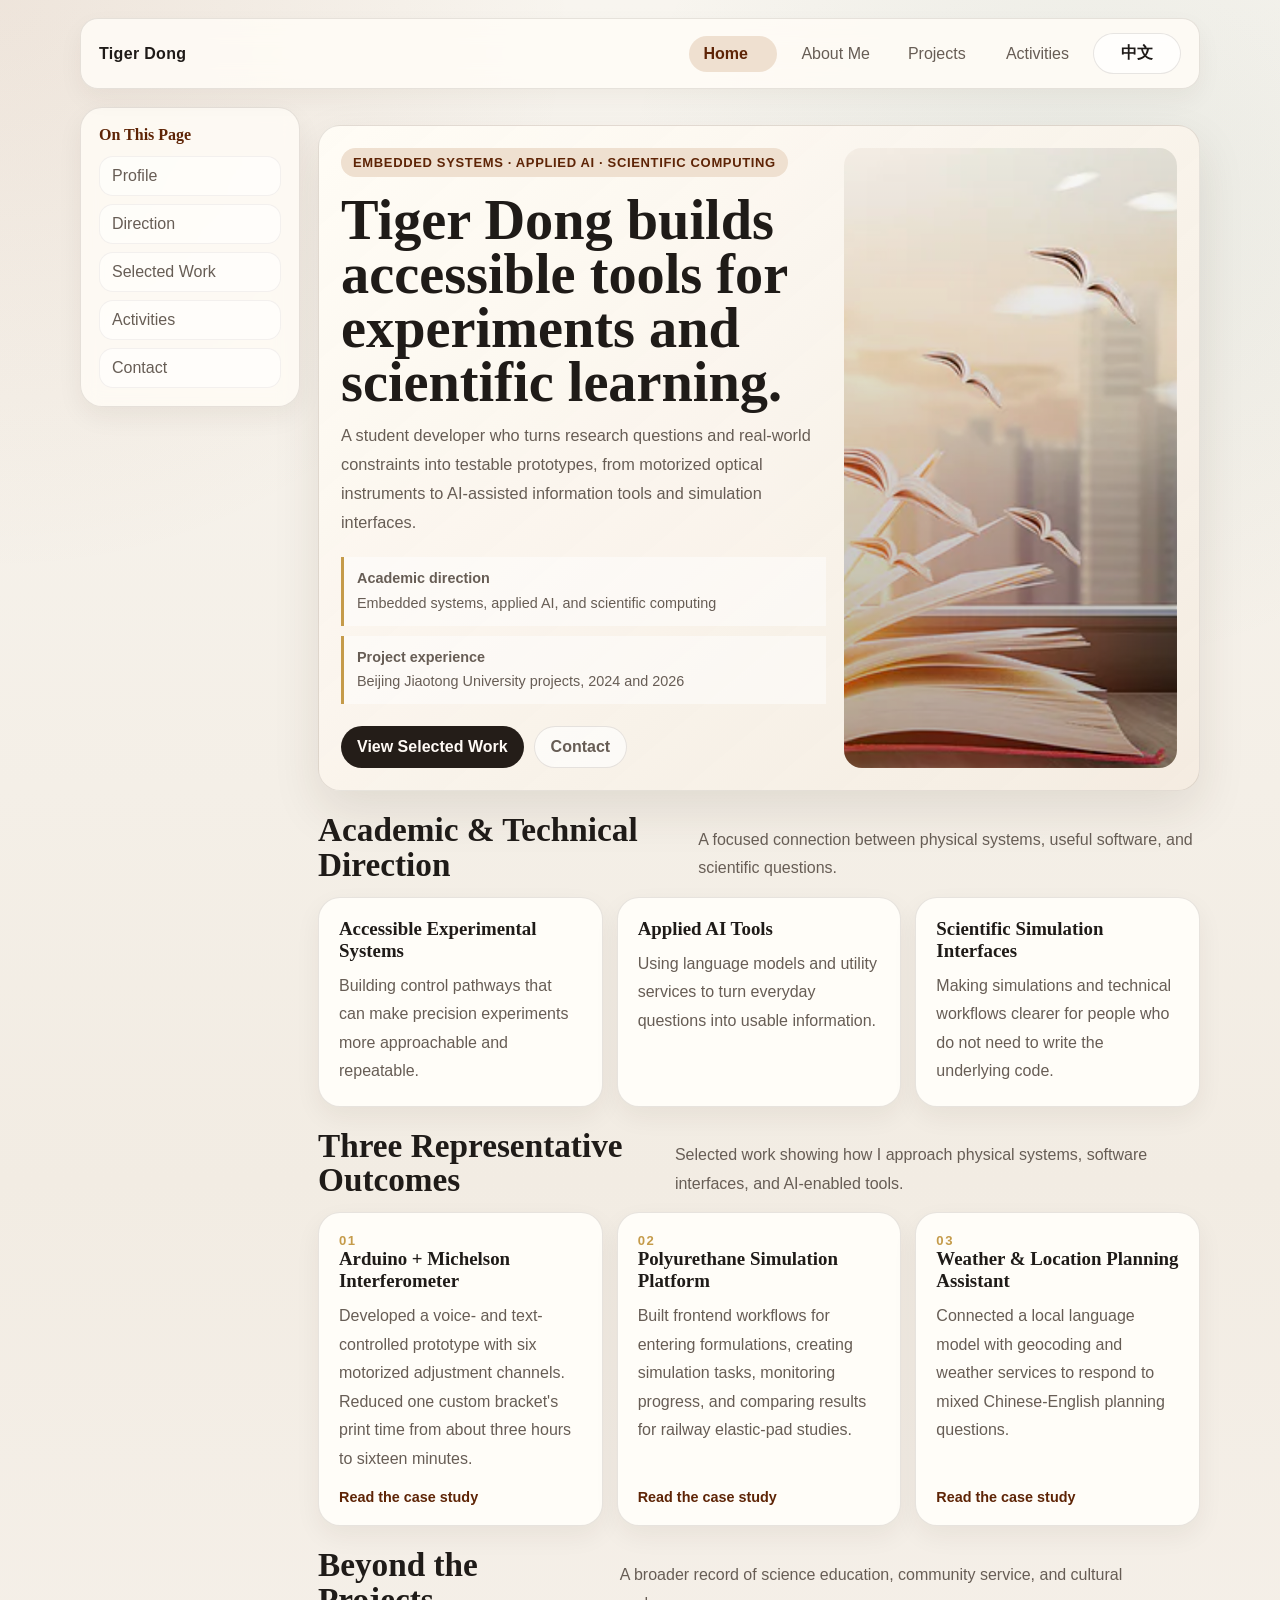
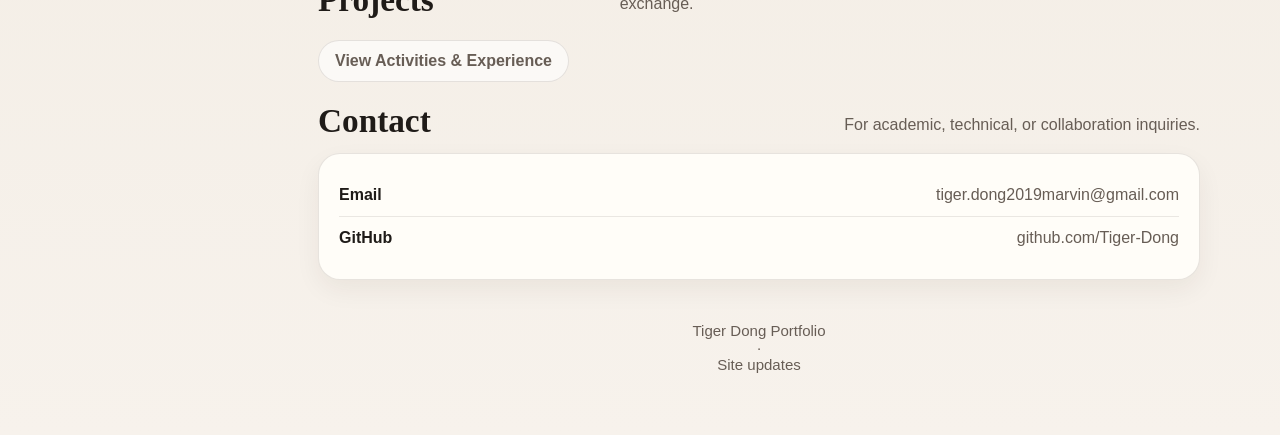
==== index.html @ 42e3b166 "Publish cleaned bilingual portfolio" ====
<!DOCTYPE html>
<html lang="en">
<head>
  <meta charset="UTF-8">
  <meta name="viewport" content="width=device-width, initial-scale=1.0">
  <meta name="description" content="Tiger Dong is a student developer focused on embedded systems, applied AI, and scientific computing.">
  <meta name="theme-color" content="#8a3f12">
  <link rel="canonical" href="https://tiger-dong.github.io/personal_webpage_TD/">
  <meta property="og:type" content="website">
  <meta property="og:title" content="Tiger Dong | Embedded Systems &amp; Applied AI">
  <meta property="og:description" content="Selected work in accessible experiments, applied AI, and scientific computing.">
  <meta property="og:url" content="https://tiger-dong.github.io/personal_webpage_TD/">
  <meta name="twitter:card" content="summary">
  <link rel="icon" href="assets/favicon.svg" type="image/svg+xml">
  <title>Tiger Dong | Embedded Systems &amp; Applied AI</title>
  <link rel="stylesheet" href="assets/style.css">
</head>
<body class="locale-en">
  <div class="wrap">
    <header class="topbar">
      <a class="brand" href="index.html">Tiger Dong</a>
      <div class="topbar-actions">
        <nav class="nav" aria-label="Main navigation">
          <a class="active" aria-current="page" href="index.html"><span class="lang-en">Home</span><span class="lang-zh">主页</span></a>
          <a href="about.html"><span class="lang-en">About Me</span><span class="lang-zh">个人介绍</span></a>
          <a href="project_interface.html"><span class="lang-en">Projects</span><span class="lang-zh">项目</span></a>
          <a href="activities.html"><span class="lang-en">Activities</span><span class="lang-zh">活动经历</span></a>
        </nav>
        <button class="lang-toggle" type="button" data-lang-toggle>中文</button>
      </div>
    </header>

    <div class="page-layout">
      <aside class="sidebar">
        <h3><span class="lang-en">On This Page</span><span class="lang-zh">当前页面</span></h3>
        <nav class="sidebar-nav">
          <a href="#about"><span class="lang-en">Profile</span><span class="lang-zh">个人定位</span></a>
          <a href="#focus"><span class="lang-en">Direction</span><span class="lang-zh">关注方向</span></a>
          <a href="#featured"><span class="lang-en">Selected Work</span><span class="lang-zh">代表成果</span></a>
          <a href="#activities"><span class="lang-en">Activities</span><span class="lang-zh">活动经历</span></a>
          <a href="#contact"><span class="lang-en">Contact</span><span class="lang-zh">联系</span></a>
        </nav>
      </aside>

      <main class="main-content">
        <section class="hero" id="about">
          <div class="hero-copy">
            <span class="eyebrow"><span class="lang-en">EMBEDDED SYSTEMS · APPLIED AI · SCIENTIFIC COMPUTING</span><span class="lang-zh">嵌入式系统 · 应用 AI · 科学计算</span></span>
            <h1><span class="lang-en">Tiger Dong builds accessible tools for experiments and scientific learning.</span><span class="lang-zh">Tiger Dong 致力于构建更易参与的实验与科学学习工具。</span></h1>
            <p><span class="lang-en">A student developer who turns research questions and real-world constraints into testable prototypes, from motorized optical instruments to AI-assisted information tools and simulation interfaces.</span><span class="lang-zh">一名将研究问题和现实限制转化为可测试原型的学生开发者，实践范围包括电机化光学仪器、AI 辅助信息工具与仿真界面。</span></p>
            <div class="profile-facts" aria-label="Profile highlights">
              <div><strong><span class="lang-en">Academic direction</span><span class="lang-zh">学术方向</span></strong><span><span class="lang-en">Embedded systems, applied AI, and scientific computing</span><span class="lang-zh">嵌入式系统、应用 AI 与科学计算</span></span></div>
              <div><strong><span class="lang-en">Project experience</span><span class="lang-zh">项目经历</span></strong><span><span class="lang-en">Beijing Jiaotong University projects, 2024 and 2026</span><span class="lang-zh">北京交通大学项目经历，2024 年与 2026 年</span></span></div>
            </div>
            <div class="actions">
              <a class="button primary" href="project_interface.html"><span class="lang-en">View Selected Work</span><span class="lang-zh">查看代表项目</span></a>
              <a class="button secondary" href="#contact"><span class="lang-en">Contact</span><span class="lang-zh">联系方式</span></a>
            </div>
          </div>
          <div class="hero-visual" aria-hidden="true"></div>
        </section>

        <section class="section" id="focus">
          <div class="section-head">
            <h2><span class="lang-en">Academic &amp; Technical Direction</span><span class="lang-zh">学术与技术方向</span></h2>
            <p><span class="lang-en">A focused connection between physical systems, useful software, and scientific questions.</span><span class="lang-zh">将物理系统、实用软件与科学问题连接起来。</span></p>
          </div>
          <div class="grid">
            <article class="card"><h3><span class="lang-en">Accessible Experimental Systems</span><span class="lang-zh">无障碍实验系统</span></h3><p><span class="lang-en">Building control pathways that can make precision experiments more approachable and repeatable.</span><span class="lang-zh">构建控制路径，让精密实验更易参与、更便于重复操作。</span></p></article>
            <article class="card"><h3><span class="lang-en">Applied AI Tools</span><span class="lang-zh">应用 AI 工具</span></h3><p><span class="lang-en">Using language models and utility services to turn everyday questions into usable information.</span><span class="lang-zh">结合语言模型和实用服务，将日常问题转化为可用信息。</span></p></article>
            <article class="card"><h3><span class="lang-en">Scientific Simulation Interfaces</span><span class="lang-zh">科学仿真界面</span></h3><p><span class="lang-en">Making simulations and technical workflows clearer for people who do not need to write the underlying code.</span><span class="lang-zh">让不需要编写底层代码的使用者也能更清楚地理解仿真与技术流程。</span></p></article>
          </div>
        </section>

        <section class="section" id="featured">
          <div class="section-head">
            <h2><span class="lang-en">Three Representative Outcomes</span><span class="lang-zh">三项代表成果</span></h2>
            <p><span class="lang-en">Selected work showing how I approach physical systems, software interfaces, and AI-enabled tools.</span><span class="lang-zh">从实体系统、软件界面到 AI 工具，展示我的项目实践方式。</span></p>
          </div>
          <div class="grid">
            <article class="card feature-card"><span class="feature-index">01</span><h3>Arduino + Michelson Interferometer</h3><p><span class="lang-en">Developed a voice- and text-controlled prototype with six motorized adjustment channels. Reduced one custom bracket's print time from about three hours to sixteen minutes.</span><span class="lang-zh">开发具备六路电机调节通道的语音与文字控制原型，并将一个定制支架的打印时间从约三小时缩短至十六分钟。</span></p><a class="card-cta" href="project_interface.html#michelson"><span class="lang-en">Read the case study</span><span class="lang-zh">阅读项目案例</span></a></article>
            <article class="card feature-card"><span class="feature-index">02</span><h3><span class="lang-en">Polyurethane Simulation Platform</span><span class="lang-zh">聚氨酯材料模拟平台</span></h3><p><span class="lang-en">Built frontend workflows for entering formulations, creating simulation tasks, monitoring progress, and comparing results for railway elastic-pad studies.</span><span class="lang-zh">为铁路弹性垫板配方研究构建前端流程，支持配方输入、模拟任务创建、进度监控与结果比较。</span></p><a class="card-cta" href="project_interface.html#polyurethane"><span class="lang-en">Read the case study</span><span class="lang-zh">阅读项目案例</span></a></article>
            <article class="card feature-card"><span class="feature-index">03</span><h3><span class="lang-en">Weather &amp; Location Planning Assistant</span><span class="lang-zh">天气与地点规划助手</span></h3><p><span class="lang-en">Connected a local language model with geocoding and weather services to respond to mixed Chinese-English planning questions.</span><span class="lang-zh">将本地语言模型与地理编码、天气服务结合，回应中英文混合的出行规划提问。</span></p><a class="card-cta" href="project_interface.html#agent-service"><span class="lang-en">Read the case study</span><span class="lang-zh">阅读项目案例</span></a></article>
          </div>
        </section>

        <section class="section activity-preview" id="activities">
          <div class="section-head"><h2><span class="lang-en">Beyond the Projects</span><span class="lang-zh">项目之外</span></h2><p><span class="lang-en">A broader record of science education, community service, and cultural exchange.</span><span class="lang-zh">实践科学教育、社区服务与文化交流的完整记录。</span></p></div>
          <div class="actions"><a class="button secondary" href="activities.html"><span class="lang-en">View Activities &amp; Experience</span><span class="lang-zh">查看活动与经历</span></a></div>
        </section>

        <section class="section" id="contact">
          <div class="section-head"><h2><span class="lang-en">Contact</span><span class="lang-zh">联系方式</span></h2><p><span class="lang-en">For academic, technical, or collaboration inquiries.</span><span class="lang-zh">欢迎就学术、技术或合作事宜联系我。</span></p></div>
          <div class="contact-card"><div class="contact-row"><strong>Email</strong><a href="mailto:tiger.dong2019marvin@gmail.com">tiger.dong2019marvin@gmail.com</a></div><div class="contact-row"><strong>GitHub</strong><a href="https://github.com/Tiger-Dong" target="_blank" rel="noreferrer">github.com/Tiger-Dong</a></div></div>
        </section>

        <footer class="footer"><span class="lang-en">Tiger Dong Portfolio</span><span class="lang-zh">Tiger Dong 作品集</span><span class="footer-divider" aria-hidden="true">·</span><a class="footer-update" href="history_update.html"><span class="lang-en">Site updates</span><span class="lang-zh">网站更新</span></a></footer>
      </main>
    </div>
  </div>
  <script src="assets/script.js"></script>
</body>
</html>
---- assets/style.css ----
:root {
  --surface: rgba(255, 252, 246, 0.94);
  --surface-strong: #fffdf8;
  --surface-tint: rgba(244, 235, 224, 0.78);
  --ink: #1f1b18;
  --muted: #675d55;
  --line: rgba(56, 44, 35, 0.12);
  --accent: #8a3f12;
  --accent-soft: #efe0d0;
  --accent-deep: #5e2406;
  --accent-dark: #241d18;
  --green: #3e6f61;
  --gold: #c59b4a;
  --shadow: 0 20px 48px rgba(55, 38, 24, 0.10);
  --shadow-soft: 0 10px 26px rgba(55, 38, 24, 0.06);
  --radius: 22px;
  --max: 1120px;
}

* {
  box-sizing: border-box;
}

html {
  scroll-behavior: smooth;
  scroll-padding-top: var(--header-offset, 110px);
}

body {
  margin: 0;
  color: var(--ink);
  background:
    radial-gradient(circle at top left, rgba(138, 63, 18, 0.09), transparent 24%),
    radial-gradient(circle at 85% 10%, rgba(62, 111, 97, 0.08), transparent 22%),
    linear-gradient(180deg, #f8f5ef 0%, #f2ece3 58%, #f7f2ec 100%);
  font-family: "Avenir Next", "PingFang SC", "Noto Sans SC", "Segoe UI", sans-serif;
}

a {
  color: inherit;
  text-decoration: none;
}

.lang-zh {
  display: none;
}

body.locale-zh .lang-en {
  display: none;
}

body.locale-zh .lang-zh {
  display: block;
}

body.locale-en .lang-en {
  display: block;
}

body.locale-en .lang-zh {
  display: none;
}

.inline-lang .lang-en,
.inline-lang .lang-zh,
a .lang-en,
a .lang-zh,
button .lang-en,
button .lang-zh,
.chip .lang-en,
.chip .lang-zh {
  display: inline;
}

body.locale-zh .inline-lang .lang-en,
body.locale-zh a .lang-en,
body.locale-zh button .lang-en,
body.locale-zh .chip .lang-en {
  display: none;
}

body.locale-en .inline-lang .lang-zh,
body.locale-en a .lang-zh,
body.locale-en button .lang-zh,
body.locale-en .chip .lang-zh {
  display: none;
}

.wrap {
  width: min(var(--max), calc(100% - 28px));
  margin: 18px auto 44px;
}

.topbar {
  position: sticky;
  top: 14px;
  z-index: 10;
  display: flex;
  align-items: center;
  justify-content: space-between;
  gap: 16px;
  padding: 14px 18px;
  border: 1px solid var(--line);
  border-radius: 18px;
  background: rgba(255, 252, 246, 0.86);
  box-shadow: 0 10px 24px rgba(55, 38, 24, 0.05);
  backdrop-filter: blur(12px);
}

.brand {
  font-weight: 800;
  letter-spacing: 0.02em;
}

.topbar-actions,
.nav {
  display: flex;
  align-items: center;
  gap: 10px;
}

.nav {
  flex-wrap: wrap;
}

.nav a,
.lang-toggle {
  flex-shrink: 0;
  min-width: 88px;
  padding: 9px 14px;
  border-radius: 999px;
  color: var(--muted);
  font: inherit;
}

.nav a.active,
.nav a:hover,
.lang-toggle:hover {
  background: var(--accent-soft);
  color: var(--accent-deep);
  font-weight: 700;
}

.lang-toggle {
  border: 1px solid var(--line);
  background: rgba(255, 255, 255, 0.72);
  cursor: pointer;
  color: var(--ink);
  font-weight: 700;
}

.page-layout {
  display: grid;
  grid-template-columns: 220px minmax(0, 1fr);
  gap: 18px;
  margin-top: 18px;
  align-items: start;
}

.sidebar {
  position: sticky;
  top: var(--header-offset, 110px);
  padding: 18px;
  border: 1px solid var(--line);
  border-radius: 22px;
  background: rgba(255, 252, 246, 0.84);
  box-shadow: var(--shadow-soft);
  backdrop-filter: blur(10px);
}

.sidebar h3 {
  margin: 0 0 12px;
  color: var(--accent-deep);
  font-size: 1rem;
}

.sidebar-nav {
  display: grid;
  gap: 8px;
}

.sidebar-nav a {
  display: block;
  padding: 10px 12px;
  border: 1px solid rgba(56, 44, 35, 0.06);
  border-radius: 14px;
  color: var(--muted);
  background: rgba(255, 255, 255, 0.58);
}

.sidebar-nav a:hover {
  color: var(--accent-deep);
  background: var(--accent-soft);
}

.main-content {
  min-width: 0;
}

h1,
h2,
h3,
h4 {
  font-family: "Iowan Old Style", Georgia, "Songti SC", "Times New Roman", serif;
  letter-spacing: 0;
}

h1 {
  margin: 16px 0 12px;
  max-width: 760px;
  font-size: clamp(2.45rem, 4.4vw, 4.6rem);
  line-height: 0.96;
}

h2 {
  margin: 0;
  font-size: clamp(1.55rem, 2.6vw, 2.35rem);
  line-height: 1.05;
}

p {
  margin: 0;
  color: var(--muted);
  line-height: 1.78;
}

.eyebrow {
  display: inline-flex;
  padding: 7px 12px;
  border-radius: 999px;
  background: var(--accent-soft);
  color: var(--accent-deep);
  font-size: 13px;
  font-weight: 800;
  letter-spacing: 0.05em;
}

.hero,
.card,
.project-card,
.project-detail,
.contact-card,
.log-card {
  border: 1px solid var(--line);
  border-radius: var(--radius);
  background: linear-gradient(140deg, rgba(255, 252, 246, 0.96), rgba(244, 235, 224, 0.88));
  box-shadow: var(--shadow);
}

.hero {
  display: grid;
  grid-template-columns: minmax(0, 1.05fr) minmax(260px, 0.72fr);
  gap: 18px;
  margin-top: 18px;
  padding: 22px;
}

.hero-copy {
  align-self: center;
}

.hero-copy p {
  max-width: 720px;
  font-size: 1.02rem;
}

body.locale-en .hero-copy p,
body.locale-en .section-head p,
body.locale-en .card p {
  max-width: 620px;
}

.hero-visual {
  min-height: 310px;
  border-radius: 18px;
  background-image:
    linear-gradient(180deg, rgba(0, 0, 0, 0.02), rgba(0, 0, 0, 0.30)),
    url("../images/2022-06-1918.20.50.png");
  background-position: center;
  background-size: cover;
}

.hero-visual.projects {
  background-image:
    linear-gradient(180deg, rgba(0, 0, 0, 0.02), rgba(0, 0, 0, 0.30)),
    url("../images/pexelsphoto3978928.jpeg");
}

.hero-visual.updates {
  background-image:
    linear-gradient(180deg, rgba(0, 0, 0, 0.02), rgba(0, 0, 0, 0.30)),
    url("../images/3.jpeg");
}

.actions,
.chips,
.material-links {
  display: flex;
  flex-wrap: wrap;
  gap: 10px;
}

.actions {
  margin-top: 22px;
}

.button {
  display: inline-flex;
  align-items: center;
  justify-content: center;
  min-height: 42px;
  padding: 11px 16px;
  border-radius: 999px;
  font-weight: 800;
}

.button.primary {
  color: #fffaf5;
  background: var(--accent-dark);
}

.button.secondary {
  border: 1px solid var(--line);
  color: var(--muted);
  background: rgba(255, 255, 255, 0.62);
}

.section {
  margin-top: 22px;
}

.section-head {
  display: flex;
  align-items: end;
  justify-content: space-between;
  gap: 18px;
  margin-bottom: 14px;
}

.section-head p {
  max-width: 460px;
}

.grid {
  display: grid;
  grid-template-columns: repeat(3, minmax(0, 1fr));
  gap: 14px;
}

.grid.two {
  grid-template-columns: repeat(2, minmax(0, 1fr));
}

.card,
.contact-card,
.log-card {
  padding: 20px;
  background: var(--surface-strong);
  box-shadow: var(--shadow-soft);
}

.card h3,
.project-card h3,
.log-card h3 {
  margin: 0 0 10px;
  font-size: 1.18rem;
}

.project-card {
  overflow: hidden;
  background: var(--surface-strong);
  box-shadow: var(--shadow-soft);
}

.project-media {
  min-height: 156px;
  background-image:
    linear-gradient(180deg, rgba(0, 0, 0, 0), rgba(0, 0, 0, 0.22)),
    url("../images/pexels-photo-3914752.jpeg");
  background-position: center;
  background-size: cover;
}

.project-media.agent {
  background-image:
    linear-gradient(180deg, rgba(0, 0, 0, 0), rgba(0, 0, 0, 0.22)),
    url("../images/pexelsphoto3978928.jpeg");
}

.project-body {
  padding: 18px;
}

.chip {
  display: inline-flex;
  align-items: center;
  min-height: 29px;
  padding: 7px 10px;
  border-radius: 999px;
  color: #6f4427;
  background: #f7ede2;
  font-size: 0.86rem;
  font-weight: 700;
}

.project-detail {
  display: grid;
  grid-template-columns: 112px minmax(0, 1fr);
  gap: 18px;
  padding: 20px;
  background: var(--surface-strong);
  box-shadow: var(--shadow-soft);
}

.project-detail + .project-detail {
  margin-top: 14px;
}

.year {
  color: var(--accent-deep);
  font-family: "Iowan Old Style", Georgia, "Songti SC", "Times New Roman", serif;
  font-size: 1.95rem;
  line-height: 1;
}

.year small {
  display: block;
  margin-top: 10px;
  font: 0.8rem/1.5 "Avenir Next", sans-serif;
  white-space: nowrap;
}

.role {
  margin: 6px 0 12px;
  color: var(--accent);
  font-weight: 800;
}

.detail-grid {
  display: grid;
  grid-template-columns: repeat(3, minmax(0, 1fr));
  gap: 12px;
  margin-top: 16px;
}

.detail-box {
  padding: 14px;
  border: 1px solid rgba(56, 44, 35, 0.08);
  border-radius: 16px;
  background: rgba(255, 255, 255, 0.62);
}

.detail-box h4 {
  margin: 0 0 8px;
  font-size: 1rem;
}

.detail-box ul {
  margin: 0;
  padding-left: 18px;
  color: var(--muted);
  line-height: 1.72;
}

.contact-row,
.log-top {
  display: flex;
  justify-content: space-between;
  gap: 16px;
  padding: 12px 0;
  border-top: 1px solid rgba(56, 44, 35, 0.10);
}

.contact-row:first-child {
  border-top: 0;
}

.contact-row a,
.contact-row span {
  color: var(--muted);
  text-align: right;
  word-break: break-word;
}

.date {
  color: var(--accent-deep);
  font-weight: 800;
  white-space: nowrap;
}

.material-links a {
  padding: 8px 12px;
  border: 1px solid var(--line);
  border-radius: 999px;
  color: var(--muted);
  background: rgba(255, 255, 255, 0.68);
}

.footer {
  margin-top: 24px;
  padding: 18px;
  color: var(--muted);
  text-align: center;
  font-size: 0.94rem;
}

.activity-intro {
  padding: clamp(24px, 4vw, 42px) 0 26px;
  border-bottom: 1px solid var(--line);
}

.activity-intro h1 {
  font-size: clamp(2.35rem, 4.4vw, 3.8rem);
  line-height: 1.13;
  text-wrap: balance;
}

.activity-intro p { max-width: 64ch; }

.activity-index {
  display: flex;
  align-items: baseline;
  flex-wrap: wrap;
  gap: 10px 18px;
  margin-top: 25px;
  font-size: 0.8rem;
  color: var(--muted);
}

.activity-index > span:first-child {
  color: var(--accent-deep);
  font-weight: 700;
  font-variant-numeric: tabular-nums;
}

.activity-year { margin-top: 38px; }
.activity-year > h2 {
  margin: 0 0 20px;
  color: var(--accent-deep);
  font-size: 2.3rem;
}

.activity-timeline {
  margin: 0 0 0 8px;
  padding: 0 0 0 27px;
  list-style: none;
  border-left: 1px solid rgba(138, 63, 18, 0.25);
}

.activity-timeline > li { position: relative; padding-bottom: 18px; }
.activity-timeline > li::before {
  content: "";
  position: absolute;
  top: 29px;
  left: -32px;
  width: 9px;
  height: 9px;
  border-radius: 50%;
  background: var(--accent);
  box-shadow: 0 0 0 5px #f7f2ec;
}

.activity-entry {
  padding: clamp(20px, 3vw, 30px);
  background: var(--surface-strong);
  border: 1px solid var(--line);
  border-radius: 18px;
  box-shadow: var(--shadow-soft);
}

.activity-meta {
  display: flex;
  flex-wrap: wrap;
  align-items: center;
  justify-content: space-between;
  gap: 8px 16px;
  color: var(--muted);
  font-size: 0.8rem;
  font-variant-numeric: tabular-nums;
}

.activity-category { color: var(--green); font-weight: 700; }
.activity-entry h3 {
  margin: 14px 0 8px;
  font-size: clamp(1.3rem, 2.4vw, 1.7rem);
  line-height: 1.25;
  text-wrap: balance;
}

.activity-entry .activity-role {
  margin: 0 0 16px;
  font-size: 0.85rem;
  line-height: 1.65;
  color: var(--accent-deep);
}

.activity-entry p + p { margin-top: 12px; }
.activity-links {
  display: flex;
  flex-wrap: wrap;
  gap: 10px 22px;
  margin-top: 18px;
  font-size: 0.88rem;
  color: var(--accent-deep);
  font-weight: 700;
}

.activity-links a {
  text-decoration: underline;
  text-decoration-color: rgba(138, 63, 18, 0.35);
  text-underline-offset: 5px;
}

.activity-preview-date {
  display: block;
  margin-bottom: 14px;
  color: var(--green);
  font-size: 0.8rem;
  font-weight: 700;
}

.skip-link {
  position: fixed;
  top: -100px;
  left: 18px;
  z-index: 20;
  padding: 14px;
  background: var(--surface-strong);
}
.skip-link:focus { top: 18px; }
a:focus-visible, button:focus-visible {
  outline: 2px solid var(--accent);
  outline-offset: 4px;
}

@media (max-width: 920px) {
  .activities-page .sidebar-nav {
    grid-template-columns: repeat(auto-fit, minmax(65px, 1fr));
  }
  .page-layout,
  .hero,
  .grid,
  .grid.two,
  .detail-grid,
  .project-detail {
    grid-template-columns: 1fr;
  }

  .sidebar {
    position: static;
  }

  .hero-visual {
    min-height: 240px;
  }
}

@media (max-width: 640px) {
  .topbar { padding-right: 110px; }
  .lang-toggle { position: absolute; right: 14px; top: 14px; }
  .nav { gap: 4px; }
  .nav a { padding: 7px 9px; font-size: 0.86rem; }
  .activity-timeline { padding-left: 18px; }
  .activity-timeline > li::before { left: -23px; }
  .topbar,
  .topbar-actions,
  .section-head,
  .contact-row,
  .log-top {
    flex-direction: column;
    align-items: start;
  }

  .wrap {
    width: min(var(--max), calc(100% - 18px));
  }

  .hero,
  .card,
  .project-detail,
  .contact-card,
  .log-card {
    padding: 18px;
    border-radius: 20px;
  }

  .contact-row a,
  .contact-row span {
    text-align: left;
  }
}

@media (prefers-reduced-motion: reduce) {
  html { scroll-behavior: auto; }
}

.project-card[role="link"] {
  cursor: pointer;
}

.project-card[role="link"]:hover,
.project-card[role="link"]:focus-visible {
  border-color: var(--accent);
  transform: translateY(-3px);
}

.profile-facts {
  display: grid;
  gap: 10px;
  margin-top: 20px;
}

.profile-facts div {
  display: grid;
  gap: 3px;
  padding: 11px 13px;
  border-left: 3px solid var(--gold);
  background: rgba(255, 255, 255, 0.5);
}

.profile-facts strong { color: var(--accent-deep); font-size: 0.82rem; }
.profile-facts span { color: var(--muted); font-size: 0.9rem; line-height: 1.5; }
.feature-card { display: flex; flex-direction: column; }
.feature-index { color: var(--gold); font-size: 0.82rem; font-weight: 800; letter-spacing: 0.12em; }
.card-cta { margin-top: auto; padding-top: 16px; color: var(--accent-deep); font-size: 0.9rem; font-weight: 800; }
.card-cta:hover, .footer-update:hover { color: var(--accent); text-decoration: underline; text-underline-offset: 3px; }
.footer-divider { margin: 0 8px; }
.footer-update { color: var(--muted); }
.error-page { max-width: 900px; }
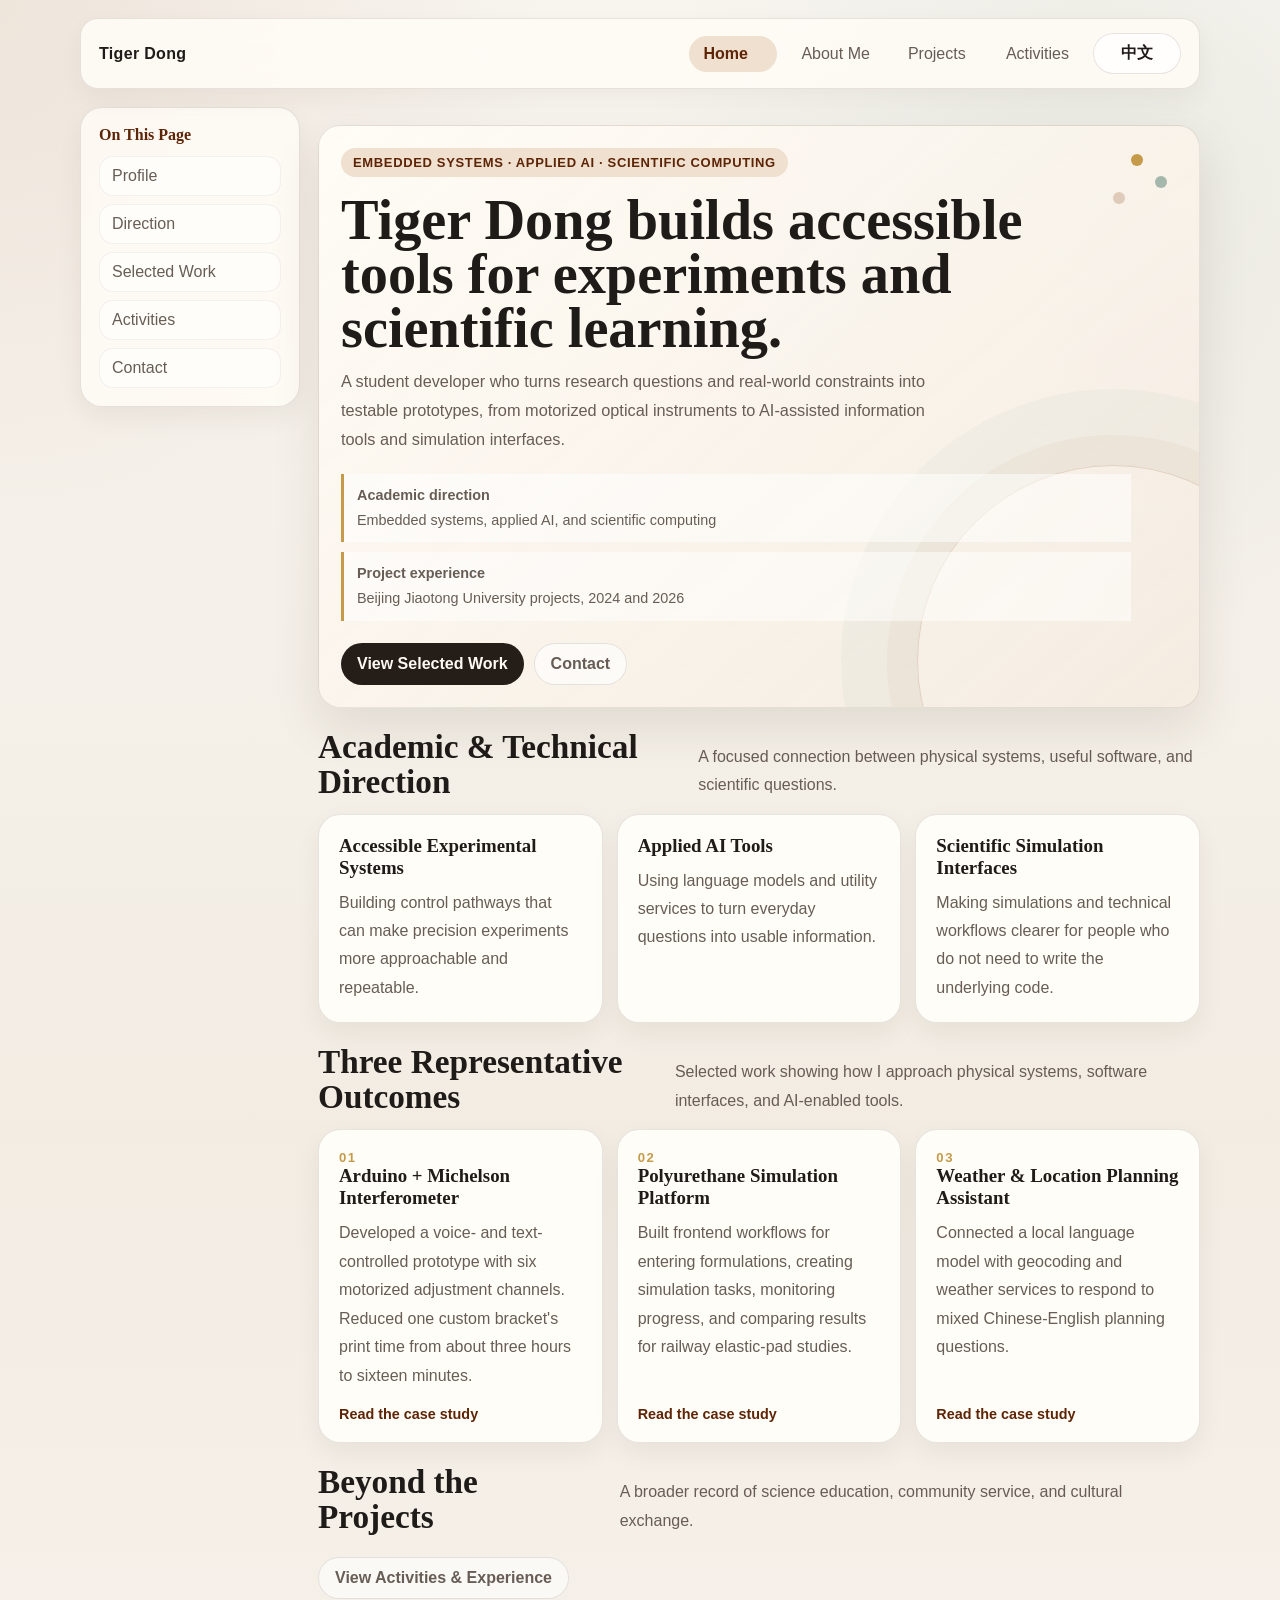
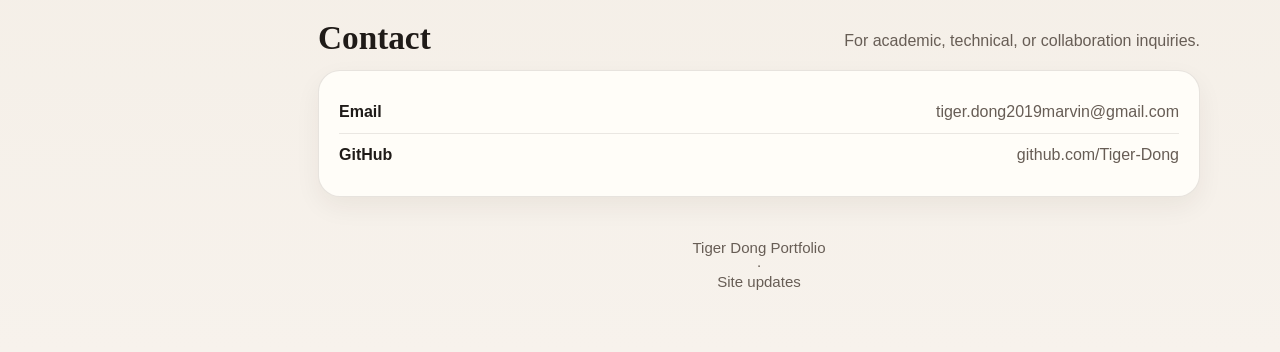
==== commit 1d7ba6ca: "Refine portfolio presentation and activity details" ====
--- a/index.html
+++ b/index.html
@@ -43,7 +43,7 @@
       </aside>
 
       <main class="main-content">
-        <section class="hero" id="about">
+        <section class="hero hero-text" id="about">
           <div class="hero-copy">
             <span class="eyebrow"><span class="lang-en">EMBEDDED SYSTEMS · APPLIED AI · SCIENTIFIC COMPUTING</span><span class="lang-zh">嵌入式系统 · 应用 AI · 科学计算</span></span>
             <h1><span class="lang-en">Tiger Dong builds accessible tools for experiments and scientific learning.</span><span class="lang-zh">Tiger Dong 致力于构建更易参与的实验与科学学习工具。</span></h1>
@@ -57,7 +57,6 @@
               <a class="button secondary" href="#contact"><span class="lang-en">Contact</span><span class="lang-zh">联系方式</span></a>
             </div>
           </div>
-          <div class="hero-visual" aria-hidden="true"></div>
         </section>
 
         <section class="section" id="focus">
--- a/assets/style.css
+++ b/assets/style.css
@@ -727,3 +727,43 @@
 .footer-divider { margin: 0 8px; }
 .footer-update { color: var(--muted); }
 .error-page { max-width: 900px; }
+
+/* Text-first hero treatment for pages awaiting original portfolio imagery. */
+.hero.hero-text {
+  grid-template-columns: minmax(0, 1fr);
+  min-height: 360px;
+  overflow: hidden;
+  position: relative;
+}
+
+.hero.hero-text::before,
+.hero.hero-text::after {
+  content: "";
+  pointer-events: none;
+  position: absolute;
+  border-radius: 50%;
+}
+
+.hero.hero-text::before {
+  right: -110px;
+  bottom: -150px;
+  width: 390px;
+  height: 390px;
+  border: 1px solid rgba(138, 63, 18, 0.18);
+  box-shadow: 0 0 0 30px rgba(138, 63, 18, 0.04), 0 0 0 76px rgba(62, 111, 97, 0.035);
+}
+
+.hero.hero-text::after {
+  top: 28px;
+  right: 56px;
+  width: 12px;
+  height: 12px;
+  background: var(--gold);
+  box-shadow: 24px 22px 0 rgba(62, 111, 97, 0.45), -18px 38px 0 rgba(138, 63, 18, 0.22);
+}
+
+.hero.hero-text .hero-copy {
+  max-width: 790px;
+  position: relative;
+  z-index: 1;
+}
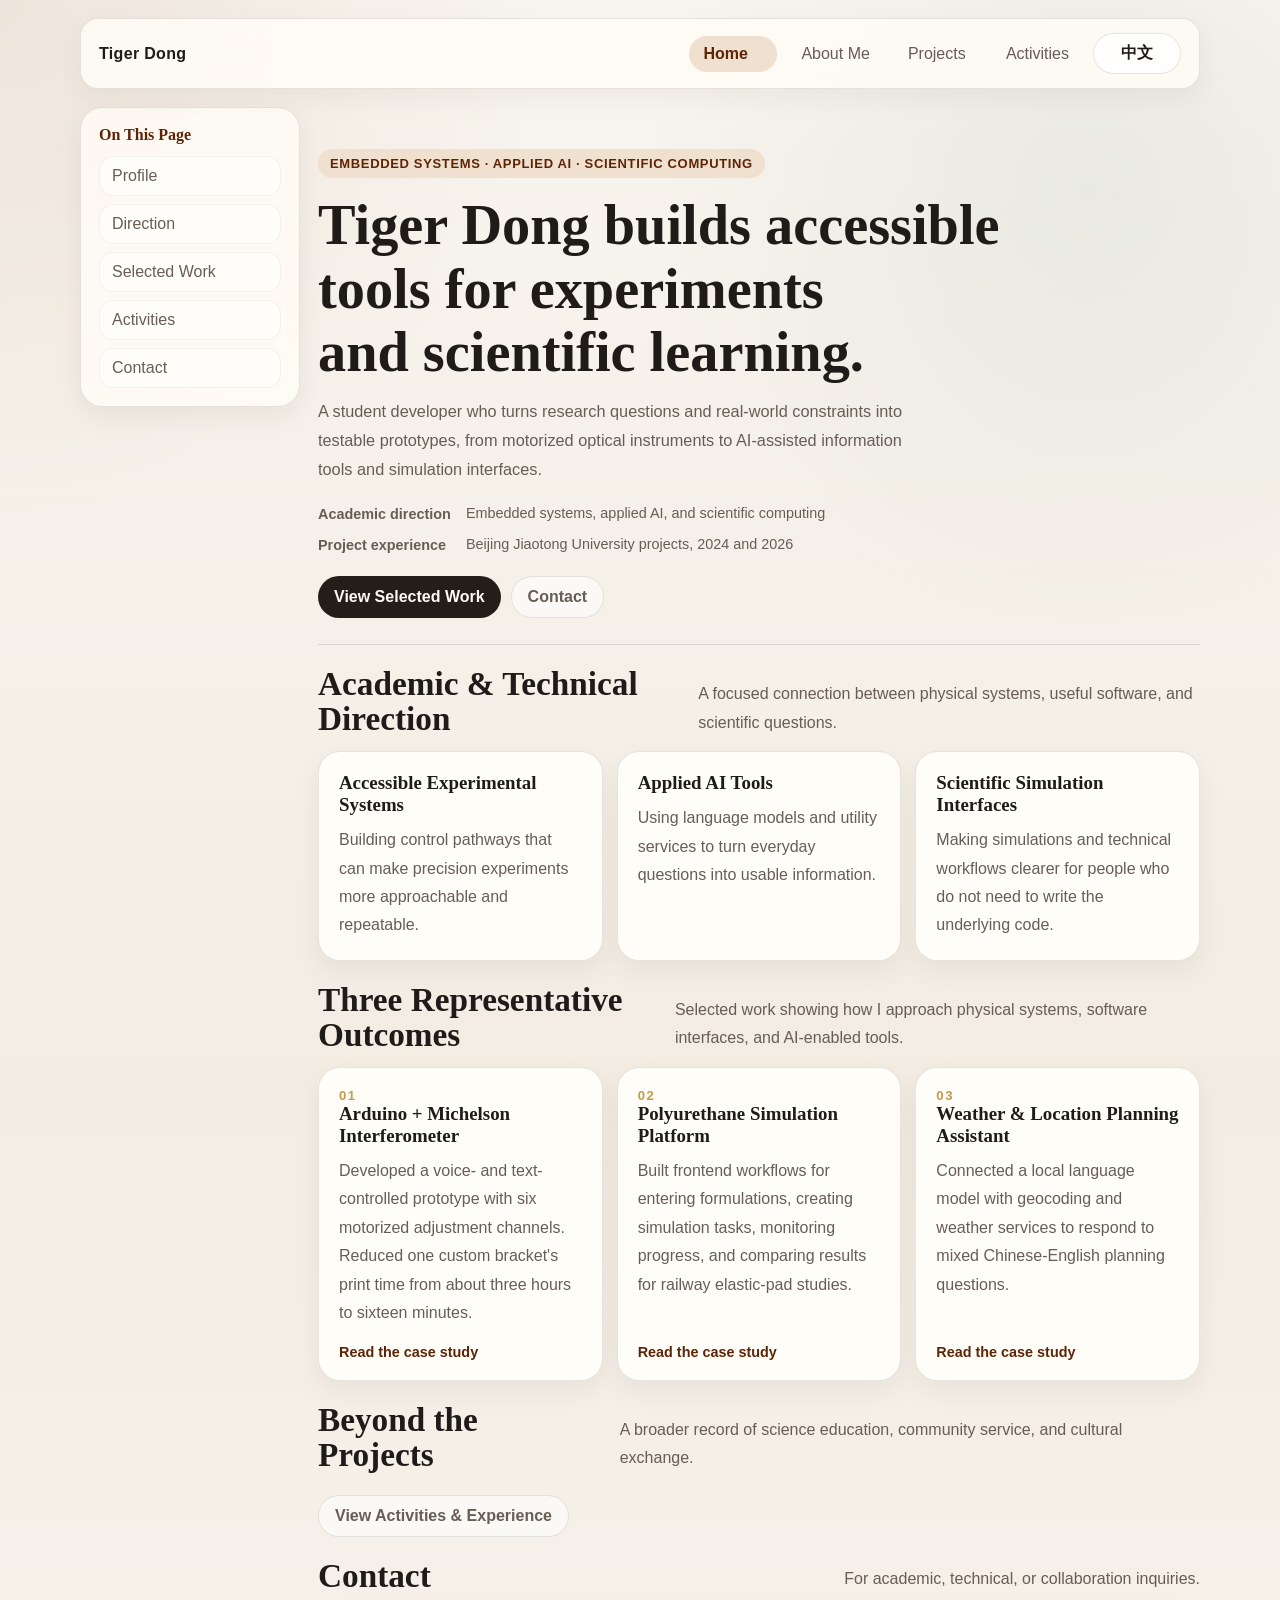
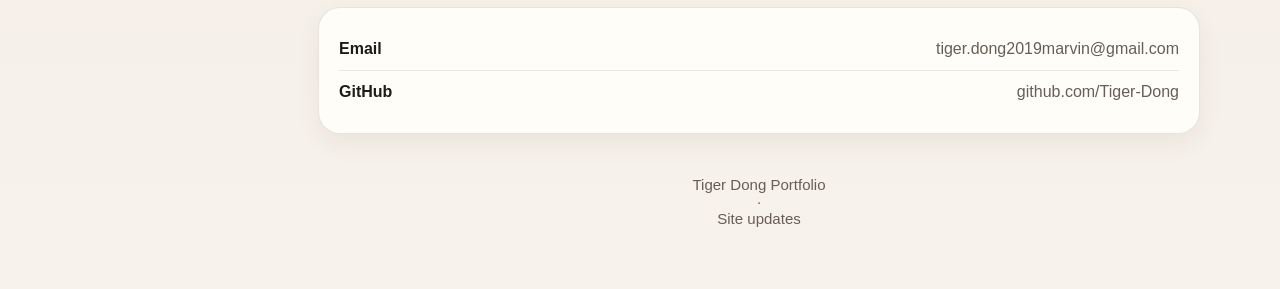
==== commit 4744eb6d: "Align text-first page introductions" ====
--- a/index.html
+++ b/index.html
@@ -43,7 +43,7 @@
       </aside>
 
       <main class="main-content">
-        <section class="hero hero-text" id="about">
+        <section class="activity-intro page-intro" id="about">
           <div class="hero-copy">
             <span class="eyebrow"><span class="lang-en">EMBEDDED SYSTEMS · APPLIED AI · SCIENTIFIC COMPUTING</span><span class="lang-zh">嵌入式系统 · 应用 AI · 科学计算</span></span>
             <h1><span class="lang-en">Tiger Dong builds accessible tools for experiments and scientific learning.</span><span class="lang-zh">Tiger Dong 致力于构建更易参与的实验与科学学习工具。</span></h1>
--- a/assets/style.css
+++ b/assets/style.css
@@ -767,3 +767,40 @@
   position: relative;
   z-index: 1;
 }
+
+/* Use the activity timeline's editorial introduction style on text-first pages. */
+.page-intro .hero-copy {
+  max-width: 780px;
+}
+
+.page-intro .hero-copy > p {
+  max-width: 66ch;
+}
+
+.page-intro .actions {
+  margin-top: 20px;
+}
+
+.page-intro .profile-facts {
+  gap: 8px;
+  margin-top: 19px;
+}
+
+.page-intro .profile-facts div {
+  grid-template-columns: 136px minmax(0, 1fr);
+  gap: 12px;
+  padding: 0;
+  border-left: 0;
+  background: transparent;
+}
+
+.page-intro .profile-facts strong {
+  padding-top: 1px;
+}
+
+@media (max-width: 560px) {
+  .page-intro .profile-facts div {
+    grid-template-columns: 1fr;
+    gap: 2px;
+  }
+}
